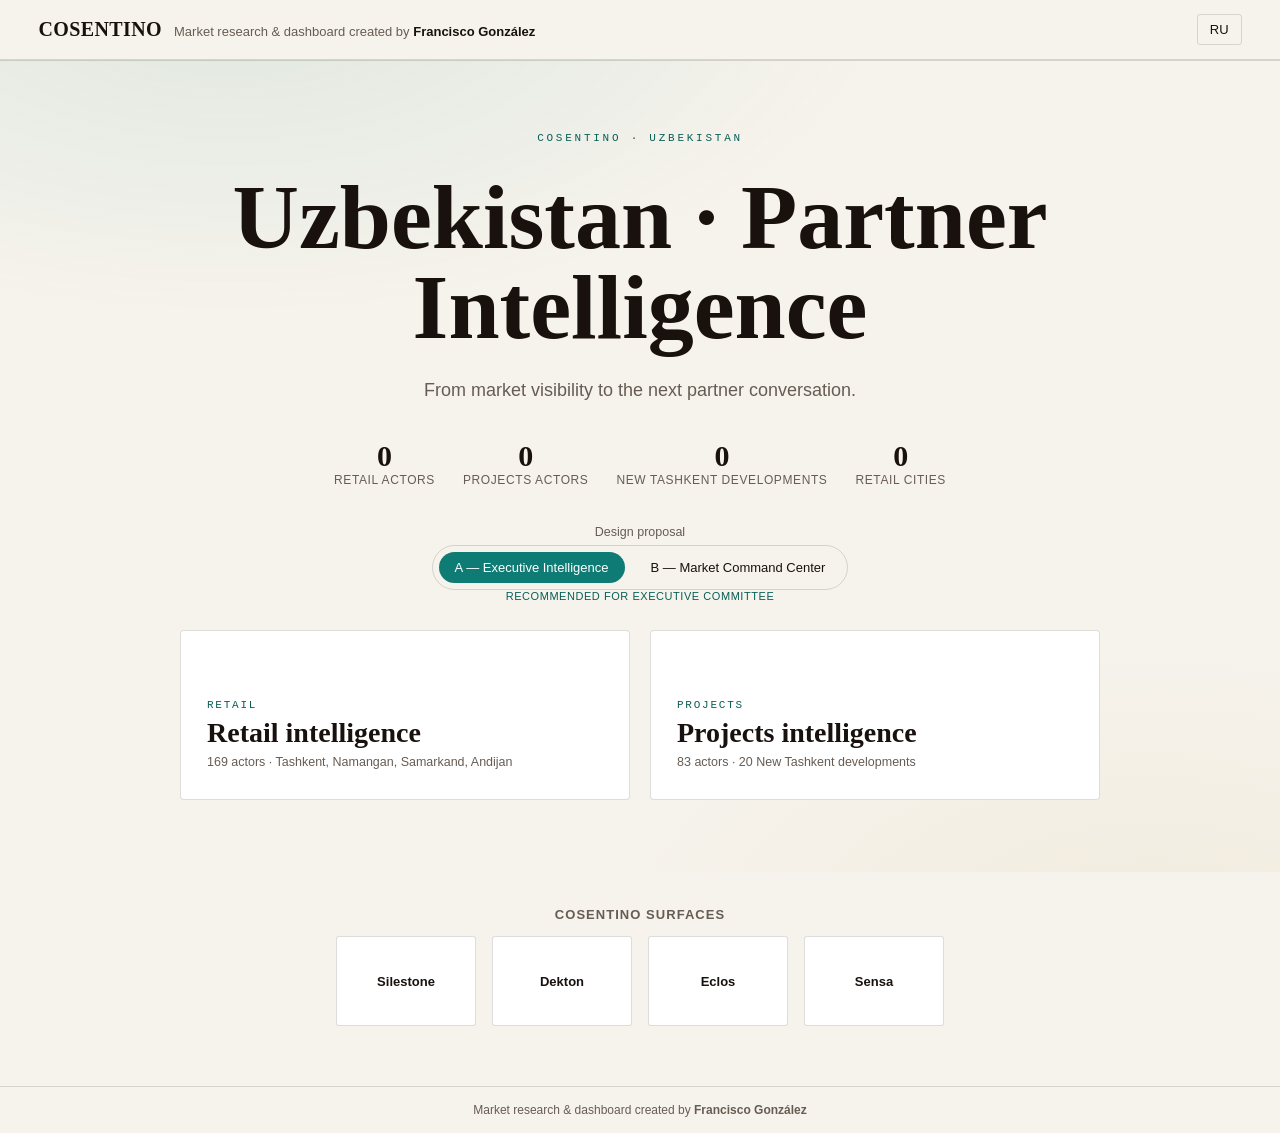
==== UZ_partner_intelligence_new/index_R_P.html @ 5e773c46 "feat: publish Uzbekistan partner intelligence study" ====
<!DOCTYPE html>
<html lang="en">
<head>
<meta charset="UTF-8">
<meta name="viewport" content="width=device-width, initial-scale=1.0">
<title>Uzbekistan · Partner Intelligence — Cosentino</title>
<link rel="stylesheet" href="base.css">
<link rel="stylesheet" href="proposal_A.css">
<style>
  /* Cover-only entrance animation — brief, respects prefers-reduced-motion via base.css global rule */
  .cover-main > * { animation: cover-rise .5s ease both; }
  .cover-main > *:nth-child(2) { animation-delay: .05s; }
  .cover-main > *:nth-child(3) { animation-delay: .1s; }
  .cover-main > *:nth-child(4) { animation-delay: .15s; }
  .cover-main > *:nth-child(5) { animation-delay: .2s; }
  .cover-main > *:nth-child(6) { animation-delay: .25s; }
  @keyframes cover-rise { from { opacity: 0; transform: translateY(10px); } to { opacity: 1; transform: translateY(0); } }
</style>
</head>
<body class="theme-a">
<a href="#main-content" class="skip-link">Skip to content</a>

<header class="app-header">
  <div class="brand-block">
    <a class="brand-wordmark" href="https://www.cosentino.com/" target="_blank" rel="noopener">COSENTINO</a>
    <span id="brand-authorship"></span>
  </div>
  <div class="header-actions">
    <button type="button" id="lang-toggle" class="header-btn" aria-label="Toggle language">RU</button>
  </div>
</header>

<main id="main-content" class="cover-wrap theme-a-cover">
  <div class="cover-main">
    <span class="cover-eyebrow" data-i18n="cover_eyebrow"></span>
    <h1 class="cover-title" data-i18n="cover_title"></h1>
    <p class="cover-message" data-i18n="cover_message"></p>

    <div class="cover-stats">
      <div><div class="cover-stat-value" id="stat-retail">169</div><div class="cover-stat-label" data-i18n="cover_stat_retail"></div></div>
      <div><div class="cover-stat-value" id="stat-proyectos">83</div><div class="cover-stat-label" data-i18n="cover_stat_proyectos"></div></div>
      <div><div class="cover-stat-value" id="stat-dev">20</div><div class="cover-stat-label" data-i18n="cover_stat_developments"></div></div>
      <div><div class="cover-stat-value" id="stat-cities">4</div><div class="cover-stat-label" data-i18n="cover_stat_cities"></div></div>
    </div>

    <div>
      <div class="hint" data-i18n="cover_proposal_label" style="margin-bottom:6px;"></div>
      <div class="cover-proposal-toggle" role="group" aria-label="Design proposal">
        <button type="button" class="proposal-btn" id="proposal-btn-a" data-i18n="cover_proposal_a" aria-pressed="true"></button>
        <button type="button" class="proposal-btn" id="proposal-btn-b" data-i18n="cover_proposal_b" aria-pressed="false"></button>
      </div>
      <div class="proposal-recommended-tag" data-i18n="cover_proposal_recommended"></div>
    </div>

    <div class="cover-channels">
      <a class="channel-card" id="card-retail" href="proposal_A.html#channel=retail&view=map">
        <span class="channel-card-tag">Retail</span>
        <h2 class="channel-card-name" data-i18n="cover_enter_retail"></h2>
        <span class="channel-card-meta">169 actors · Tashkent, Namangan, Samarkand, Andijan</span>
      </a>
      <a class="channel-card" id="card-proyectos" href="proposal_A.html#channel=proyectos&view=map">
        <span class="channel-card-tag">Projects</span>
        <h2 class="channel-card-name" data-i18n="cover_enter_proyectos"></h2>
        <span class="channel-card-meta">83 actors · 20 New Tashkent developments</span>
      </a>
    </div>
  </div>

  <section class="cover-brands">
    <h2 data-i18n="cover_brands_title"></h2>
    <div class="brand-grid">
      <a class="brand-tile" href="https://www.cosentino.com/en-gb/colours/silestone" target="_blank" rel="noopener">
        <img src="assets/silestone.png" alt="Silestone" onerror="this.replaceWith(Object.assign(document.createElement('span'),{textContent:'Silestone'}))">
      </a>
      <a class="brand-tile" href="https://www.cosentino.com/en-gb/colours/dekton" target="_blank" rel="noopener">
        <img src="assets/dekton.png" alt="Dekton" onerror="this.replaceWith(Object.assign(document.createElement('span'),{textContent:'Dekton'}))">
      </a>
      <a class="brand-tile" href="https://www.cosentino.com/en-gb/colours/eclos" target="_blank" rel="noopener">
        <img src="assets/eclos.png" alt="Eclos" onerror="this.replaceWith(Object.assign(document.createElement('span'),{textContent:'Eclos'}))">
      </a>
      <a class="brand-tile" href="https://www.cosentino.com/en-gb/colours/sensa" target="_blank" rel="noopener">
        <img src="assets/sensa.png" alt="Sensa" onerror="this.replaceWith(Object.assign(document.createElement('span'),{textContent:'Sensa'}))">
      </a>
    </div>
  </section>

  <footer class="cover-footer">
    <span id="brand-authorship-footer"></span>
  </footer>
</main>

<script src="data.js"></script>
<script src="app-core.js"></script>
<script>
(function () {
  var AC = AppCore;
  AC.loadSession();

  function renderCover() {
    document.documentElement.lang = AC.state.lang;
    var nodes = document.querySelectorAll('[data-i18n]');
    for (var i = 0; i < nodes.length; i++) {
      nodes[i].textContent = AC.t(AC.state.lang, nodes[i].getAttribute('data-i18n'));
    }
    var authHtml = AC.esc(AC.t(AC.state.lang, 'brand_line_pre')) + ' <strong>' + AC.esc(AC.t(AC.state.lang, 'brand_author')) + '</strong>';
    document.getElementById('brand-authorship').innerHTML = authHtml;
    document.getElementById('brand-authorship-footer').innerHTML = authHtml;
    document.getElementById('lang-toggle').textContent = AC.t(AC.state.lang, 'lang_toggle');

    document.getElementById('stat-retail').textContent = (window.RETAIL_DATA || []).length;
    document.getElementById('stat-proyectos').textContent = (window.PROYECTOS_DATA || []).length;
    document.getElementById('stat-dev').textContent = (window.DEVELOPMENTS_DATA || []).length;
    var cities = {};
    (window.RETAIL_DATA || []).forEach(function (r) { cities[AC.normCity(r.city)] = true; });
    document.getElementById('stat-cities').textContent = Object.keys(cities).length;

    var proposalFile = AC.state.proposal === 'B' ? 'proposal_B.html' : 'proposal_A.html';
    document.getElementById('card-retail').href = proposalFile + '#channel=retail&view=map';
    document.getElementById('card-proyectos').href = proposalFile + '#channel=proyectos&view=map';
    document.getElementById('proposal-btn-a').setAttribute('aria-pressed', AC.state.proposal === 'A');
    document.getElementById('proposal-btn-b').setAttribute('aria-pressed', AC.state.proposal === 'B');
    document.getElementById('proposal-btn-a').classList.toggle('is-active', AC.state.proposal === 'A');
    document.getElementById('proposal-btn-b').classList.toggle('is-active', AC.state.proposal === 'B');
  }

  document.getElementById('lang-toggle').addEventListener('click', function () {
    AC.state.lang = AC.state.lang === 'en' ? 'ru' : 'en';
    AC.saveSession();
    renderCover();
  });
  document.getElementById('proposal-btn-a').addEventListener('click', function () { AC.state.proposal = 'A'; AC.saveSession(); renderCover(); });
  document.getElementById('proposal-btn-b').addEventListener('click', function () { AC.state.proposal = 'B'; AC.saveSession(); renderCover(); });

  renderCover();
})();
</script>
</body>
</html>
---- UZ_partner_intelligence_new/base.css ----
/*!
 * base.css — structural / functional styles shared by proposal_A and proposal_B.
 * Visual tokens (colors, type, radii) are defined per-proposal in proposal_A.css / proposal_B.css
 * as CSS custom properties; this file only lays things out and wires behaviour-relevant states
 * (focus, [hidden], chip pressed state, drawer open state, responsive breakpoints).
 */

*, *::before, *::after { box-sizing: border-box; }
html, body { margin: 0; padding: 0; }
body {
  font-family: var(--font-sans);
  background: var(--bg);
  color: var(--ink);
  -webkit-font-smoothing: antialiased;
}
a { color: inherit; }
button { font-family: inherit; cursor: pointer; }
[hidden] { display: none !important; }
img { max-width: 100%; display: block; }
::selection { background: var(--accent); color: var(--accent-ink); }

:focus-visible { outline: 3px solid var(--focus-ring, var(--accent)); outline-offset: 2px; }

@media (prefers-reduced-motion: reduce) {
  *, *::before, *::after { animation-duration: .001ms !important; animation-iteration-count: 1 !important; transition-duration: .001ms !important; scroll-behavior: auto !important; }
}

.skip-link {
  position: absolute; left: -999px; top: 0; background: var(--accent); color: var(--accent-ink);
  padding: 10px 16px; z-index: 200;
}
.skip-link:focus { left: 8px; top: 8px; }

/* ---------------- Header ---------------- */
.app-header {
  display: flex; flex-wrap: wrap; align-items: center; gap: 10px 20px;
  padding: 14px clamp(16px, 3vw, 40px);
  border-bottom: 1px solid var(--line);
  position: sticky; top: 0; z-index: 50;
  background: var(--bg-header);
}
.brand-block { display: flex; flex-wrap: wrap; align-items: baseline; gap: 6px 12px; margin-right: auto; }
.brand-wordmark { font-family: var(--font-serif); font-weight: 700; font-size: 20px; letter-spacing: .02em; text-decoration: none; }
#brand-authorship { font-size: 13px; color: var(--ink-soft); }
#brand-authorship strong { color: var(--ink); }

.header-actions { display: flex; flex-wrap: wrap; align-items: center; gap: 8px; }
.header-btn {
  border: 1px solid var(--line); background: transparent; color: var(--ink);
  padding: 7px 12px; font-size: 13px; border-radius: var(--radius-sm);
}
.header-btn.is-active { background: var(--accent); color: var(--accent-ink); border-color: var(--accent); }
.channel-toggle { display: inline-flex; border: 1px solid var(--line); border-radius: var(--radius-sm); overflow: hidden; }
.channel-toggle .header-btn { border: none; border-radius: 0; }
.channel-toggle .header-btn + .header-btn { border-left: 1px solid var(--line); }

/* ---------------- Nav band (five/six equal modules) ---------------- */
.nav-band {
  display: grid; grid-template-columns: repeat(5, 1fr); gap: 1px;
  background: var(--line);
  border: 1px solid var(--line);
  margin: 0 clamp(16px, 3vw, 40px);
  border-radius: var(--radius-md);
  overflow: hidden;
}
.nav-band:has(.nav-mod:nth-child(6)) { grid-template-columns: repeat(6, 1fr); }
.nav-band.nav-band-6 { grid-template-columns: repeat(6, 1fr); }
.nav-mod {
  background: var(--bg-panel); border: none; text-align: left;
  padding: 12px 16px; min-height: 72px;
  display: flex; flex-direction: column; justify-content: center; gap: 2px;
  color: var(--ink);
}
.nav-mod-num { font-family: var(--font-mono); font-size: 11px; color: var(--ink-soft); }
.nav-mod-title { font-weight: 600; font-size: 14px; }
.nav-mod-desc { font-size: 12px; color: var(--ink-soft); }
.nav-mod.is-active { background: var(--accent); color: var(--accent-ink); }
.nav-mod.is-active .nav-mod-num, .nav-mod.is-active .nav-mod-desc { color: var(--accent-ink); opacity: .85; }

@media (max-width: 860px) {
  .nav-band { display: flex; overflow-x: auto; scroll-snap-type: x mandatory; margin: 0 12px; border-radius: var(--radius-md); }
  .nav-mod { min-width: 62%; scroll-snap-align: start; border-right: 1px solid var(--line); }
}

/* ---------------- KPI band ---------------- */
.kpi-band { display: grid; grid-template-columns: repeat(4, 1fr); gap: 12px; padding: 16px clamp(16px, 3vw, 40px) 0; }
.kpi-tile {
  border: 1px solid var(--line); background: var(--bg-panel); border-radius: var(--radius-md);
  padding: 14px 16px; text-align: left; display: flex; flex-direction: column; gap: 2px;
}
.kpi-value { font-family: var(--font-serif); font-size: 30px; font-weight: 700; line-height: 1; }
.kpi-label { font-size: 12px; color: var(--ink-soft); text-transform: uppercase; letter-spacing: .06em; }
.kpi-action { font-size: 12px; color: var(--accent-strong, var(--accent)); margin-top: 6px; }
.kpi-tile:hover { border-color: var(--accent); }
@media (max-width: 720px) { .kpi-band { grid-template-columns: repeat(2, 1fr); } }

/* ---------------- Filters ---------------- */
.filters-bar { padding: 16px clamp(16px, 3vw, 40px); display: flex; flex-direction: column; gap: 12px; }
.filters-search-row { display: flex; gap: 10px; align-items: center; }
#filters-search {
  flex: 1; padding: 10px 14px; border: 1px solid var(--line); border-radius: var(--radius-sm);
  background: var(--bg-panel); color: var(--ink); font-size: 14px;
}
.chip-group { display: flex; flex-wrap: wrap; align-items: center; gap: 6px; margin-bottom: 6px; }
.chip-group-label { font-size: 11px; text-transform: uppercase; letter-spacing: .07em; color: var(--ink-soft); min-width: 92px; }
.chip {
  border: 1px solid var(--line); background: transparent; color: var(--ink);
  padding: 6px 12px; border-radius: 999px; font-size: 12.5px; white-space: nowrap;
}
.chip.is-pressed { background: var(--accent); color: var(--accent-ink); border-color: var(--accent); }
#filters-reset { align-self: flex-start; border: 1px solid var(--line); background: transparent; color: var(--ink); padding: 8px 14px; border-radius: var(--radius-sm); font-size: 13px; }
#filters-mobile-toggle { display: none; }
#filters-mobile-close { display: none; margin-bottom: 14px; }

@media (max-width: 860px) {
  #filters-mobile-toggle { display: inline-flex; }
  #filters-drawer { display: none; }
  #filters-drawer.is-open-mobile {
    display: block; position: fixed; inset: 0; z-index: 120; background: var(--bg);
    padding: 16px; overflow-y: auto;
  }
  #filters-drawer.is-open-mobile #filters-mobile-close { display: inline-flex; }
}

/* ---------------- Results count / export ---------------- */
.toolbar-row { display: flex; justify-content: space-between; align-items: center; padding: 0 clamp(16px, 3vw, 40px); flex-wrap: wrap; gap: 8px; }
#results-count { font-size: 13px; color: var(--ink-soft); }
#export-btn { border: 1px solid var(--line); background: var(--bg-panel); color: var(--ink); padding: 8px 14px; border-radius: var(--radius-sm); font-size: 13px; }

/* ---------------- Views ---------------- */
.view-section { padding: 16px clamp(16px, 3vw, 40px) 60px; }

/* Map */
.map-legend { display: flex; flex-wrap: wrap; gap: 16px; font-size: 12px; color: var(--ink-soft); margin-bottom: 10px; }
#map-svg-wrap { border: 1px solid var(--line); border-radius: var(--radius-md); background: var(--bg-panel); overflow: hidden; }
.map-gridline { stroke: var(--line); stroke-width: 1; }
.map-hit { fill: transparent; }
.map-dot { fill: var(--priority-low); stroke: var(--bg-panel); stroke-width: 1.5; }
.map-point.priority-high .map-dot { fill: var(--priority-high); }
.map-point.priority-medium .map-dot { fill: var(--priority-medium); }
.map-point.priority-low .map-dot { fill: var(--priority-low); }
.map-ring { fill: none; stroke: var(--accent); stroke-width: 1.5; stroke-dasharray: 2 2; }
.map-point { cursor: pointer; }
.map-point.is-selected .map-dot { stroke: var(--ink); stroke-width: 2.5; }
.map-point:focus-visible .map-hit { outline: 3px solid var(--focus-ring, var(--accent)); }
#map-note { font-size: 12px; color: var(--ink-soft); margin-top: 8px; }

/* Table */
.data-table { width: 100%; border-collapse: collapse; font-size: 13.5px; }
.table-scroll { overflow-x: auto; }
.data-table th, .data-table td { padding: 9px 12px; border-bottom: 1px solid var(--line); text-align: left; white-space: nowrap; }
.sort-btn { background: none; border: none; font: inherit; color: var(--ink); font-weight: 600; padding: 0; }
.table-row { cursor: pointer; }
.table-row:hover { background: var(--bg-hover, rgba(0,0,0,.03)); }
.link-btn { border: 1px solid var(--line); background: transparent; padding: 4px 10px; border-radius: var(--radius-sm); font-size: 12px; }

.badge { display: inline-block; padding: 2px 9px; border-radius: 999px; font-size: 11.5px; font-weight: 600; border: 1px solid transparent; }
.badge-priority-high { background: var(--priority-high-bg); color: var(--priority-high-ink); }
.badge-priority-medium { background: var(--priority-medium-bg); color: var(--priority-medium-ink); }
.badge-priority-low { background: var(--priority-low-bg); color: var(--priority-low-ink); }
.badge-exhib-yes { background: var(--exhib-yes-bg); color: var(--exhib-yes-ink); }
.badge-exhib-no { background: var(--exhib-no-bg); color: var(--exhib-no-ink); }
.badge-exhib-not-determinable { background: var(--exhib-nd-bg); color: var(--exhib-nd-ink); }
.badge-price-low, .badge-price-medium, .badge-price-high, .badge-price-not-determinable { background: var(--bg-badge, transparent); border-color: var(--line); }

/* Shortlist */
.shortlist-card {
  border: 1px solid var(--line); background: var(--bg-panel); border-radius: var(--radius-md);
  padding: 16px; margin-bottom: 12px; cursor: pointer;
}
.shortlist-head { display: flex; flex-wrap: wrap; align-items: baseline; gap: 8px; margin-bottom: 8px; }
.shortlist-head h3 { margin: 0; font-family: var(--font-serif); font-size: 18px; }
.muted { color: var(--ink-soft); font-size: 12.5px; }
.shortlist-why, .shortlist-next { margin: 4px 0; font-size: 13.5px; }

/* Coverage */
.cov-block { margin-bottom: 22px; }
.cov-block h3 { font-size: 14px; text-transform: uppercase; letter-spacing: .05em; color: var(--ink-soft); margin: 0 0 10px; }
.cov-row { display: grid; grid-template-columns: 140px 1fr 40px; align-items: center; gap: 10px; margin-bottom: 6px; font-size: 13px; }
.cov-bar-track { height: 10px; background: var(--line); border-radius: 999px; overflow: hidden; }
.cov-bar-fill { display: block; height: 100%; background: var(--accent); }

/* Competitive */
.tag-cloud { display: flex; flex-wrap: wrap; gap: 8px; }
.tag-chip { border: 1px solid var(--line); background: var(--bg-panel); padding: 8px 14px; border-radius: 999px; font-size: 13px; }
.tag-count { color: var(--ink-soft); font-size: 11.5px; }
.hint { font-size: 12.5px; color: var(--ink-soft); }

.empty-state { padding: 40px 20px; text-align: center; color: var(--ink-soft); font-size: 14px; }

/* ---------------- Drawer ---------------- */
#drawer-overlay { position: fixed; inset: 0; background: rgba(0,0,0,.45); z-index: 95; }
#drawer {
  position: fixed; top: 0; right: 0; height: 100%; width: min(460px, 100%);
  background: var(--bg-panel); border-left: 1px solid var(--line);
  transform: translateX(100%); transition: transform .25s ease;
  z-index: 96; display: flex; flex-direction: column;
}
#drawer.is-open { transform: translateX(0); }
.drawer-header { display: flex; justify-content: space-between; align-items: center; padding: 16px 18px; border-bottom: 1px solid var(--line); }
#drawer-body { padding: 16px 18px; overflow-y: auto; flex: 1; }
.field-row { margin-bottom: 14px; }
.field-label { display: block; font-size: 11px; text-transform: uppercase; letter-spacing: .06em; color: var(--ink-soft); margin-bottom: 3px; }
.field-value { font-size: 14px; line-height: 1.5; }
.no-evidence { color: var(--ink-soft); font-style: italic; }
.tag-verified { display: inline-block; font-size: 11px; text-transform: uppercase; letter-spacing: .05em; padding: 2px 8px; border-radius: 4px; background: var(--accent); color: var(--accent-ink); margin-bottom: 4px; }
.recommendation-block { border-top: 1px dashed var(--line); padding-top: 12px; }
.model-details summary { cursor: pointer; font-size: 12.5px; color: var(--accent-strong, var(--accent)); }
.model-details p { font-size: 12.5px; color: var(--ink-soft); }

/* ---------------- Cover page ---------------- */
.cover-wrap { min-height: 100vh; display: flex; flex-direction: column; }
.cover-main { flex: 1; display: flex; flex-direction: column; align-items: center; justify-content: center; text-align: center; padding: 8vh 5vw; gap: 28px; }
.cover-eyebrow { font-family: var(--font-mono); letter-spacing: .25em; text-transform: uppercase; font-size: 11px; color: var(--accent-strong, var(--accent)); }
.cover-title { font-family: var(--font-serif); font-weight: 700; font-size: clamp(38px, 8vw, 92px); line-height: .98; margin: 0; }
.cover-message { max-width: 640px; font-size: clamp(14px, 1.6vw, 18px); color: var(--ink-soft); margin: 0; }
.cover-stats { display: flex; flex-wrap: wrap; justify-content: center; gap: 28px; margin: 10px 0; }
.cover-stat-value { font-family: var(--font-serif); font-size: 30px; font-weight: 700; }
.cover-stat-label { font-size: 12px; color: var(--ink-soft); text-transform: uppercase; letter-spacing: .05em; }
.cover-proposal-toggle { display: inline-flex; gap: 10px; padding: 6px; border: 1px solid var(--line); border-radius: 999px; }
.proposal-btn { border: none; background: transparent; padding: 8px 16px; border-radius: 999px; font-size: 13px; color: var(--ink); }
.proposal-btn.is-active { background: var(--accent); color: var(--accent-ink); }
.proposal-recommended-tag { font-size: 11px; color: var(--accent-strong, var(--accent)); text-transform: uppercase; letter-spacing: .05em; }
.cover-channels { display: grid; grid-template-columns: 1fr 1fr; gap: 20px; width: min(920px, 92vw); }
@media (max-width: 640px) { .cover-channels { grid-template-columns: 1fr; } }
.channel-card {
  border: 1px solid var(--line); border-radius: var(--radius-md); padding: 30px 26px; text-align: left;
  text-decoration: none; color: var(--ink); background: var(--bg-panel); min-height: 170px;
  display: flex; flex-direction: column; justify-content: flex-end; gap: 6px;
}
.channel-card:hover { border-color: var(--accent); }
.channel-card-tag { font-family: var(--font-mono); font-size: 11px; letter-spacing: .16em; text-transform: uppercase; color: var(--accent-strong, var(--accent)); }
.channel-card-name { font-family: var(--font-serif); font-weight: 700; font-size: 28px; margin: 0; }
.channel-card-meta { font-size: 12.5px; color: var(--ink-soft); }
.cover-brands { padding: 24px 5vw 60px; text-align: center; }
.cover-brands h2 { font-size: 13px; text-transform: uppercase; letter-spacing: .08em; color: var(--ink-soft); font-weight: 600; }
.brand-grid { display: flex; flex-wrap: wrap; justify-content: center; gap: 16px; margin-top: 14px; }
.brand-tile {
  width: 140px; height: 90px; border: 1px solid var(--line); border-radius: var(--radius-sm);
  display: flex; align-items: center; justify-content: center; text-decoration: none; color: var(--ink);
  background: var(--bg-panel); font-size: 13px; font-weight: 600;
}
.brand-tile img { max-height: 40px; }
.cover-footer { text-align: center; font-size: 12px; color: var(--ink-soft); padding: 16px; border-top: 1px solid var(--line); }
---- UZ_partner_intelligence_new/proposal_A.css ----
/*!
 * proposal_A.css — Executive Intelligence
 * Mineral white, carbon black, stone greys, one controlled accent (majolica green).
 * Editorial/grotesque type, large scale, strict alignment, thin borders, minimal radii.
 */
:root {
  --bg: #F6F3EC;
  --bg-header: rgba(246,243,236,.92);
  --bg-panel: #FFFFFF;
  --bg-hover: rgba(24,17,13,.03);
  --ink: #18110D;
  --ink-soft: #675C53;
  --line: rgba(24,17,13,.14);
  --accent: #0E7C74;
  --accent-strong: #0A5E58;
  --accent-ink: #FFFFFF;
  --focus-ring: #0A5E58;

  --font-serif: Georgia, 'Iowan Old Style', 'Times New Roman', serif;
  --font-sans: 'Segoe UI', -apple-system, BlinkMacSystemFont, 'Helvetica Neue', Arial, sans-serif;
  --font-mono: Consolas, 'SF Mono', 'Cascadia Mono', 'Courier New', monospace;

  --radius-sm: 3px;
  --radius-md: 4px;
  --shadow: 0 1px 2px rgba(24,17,13,.05), 0 8px 24px rgba(24,17,13,.06);

  --priority-high: #0E7C74;
  --priority-medium: #B98A2E;
  --priority-low: #9B9186;
  --priority-high-bg: #E4F1EF; --priority-high-ink: #0A5E58;
  --priority-medium-bg: #F6ECD8; --priority-medium-ink: #8A631C;
  --priority-low-bg: #EDEAE4; --priority-low-ink: #675C53;
  --exhib-yes-bg: #E4F1EF; --exhib-yes-ink: #0A5E58;
  --exhib-no-bg: #F5E4E0; --exhib-no-ink: #9C4A32;
  --exhib-nd-bg: #EDEAE4; --exhib-nd-ink: #675C53;
}

body.theme-a { background: var(--bg); }

.cover-wrap.theme-a-cover { background: var(--bg); }
.cover-wrap.theme-a-cover .cover-main {
  background:
    radial-gradient(1100px 560px at 18% -10%, rgba(14,124,116,.10), transparent 60%),
    radial-gradient(900px 500px at 90% 110%, rgba(185,138,46,.08), transparent 60%);
}

/* Table wrap needs horizontal scroll on narrow screens */
#table-container, #dev-table-container { overflow-x: auto; }

.app-header { box-shadow: 0 1px 0 var(--line); }
.brand-wordmark { color: var(--ink); }

.nav-band { box-shadow: var(--shadow); }
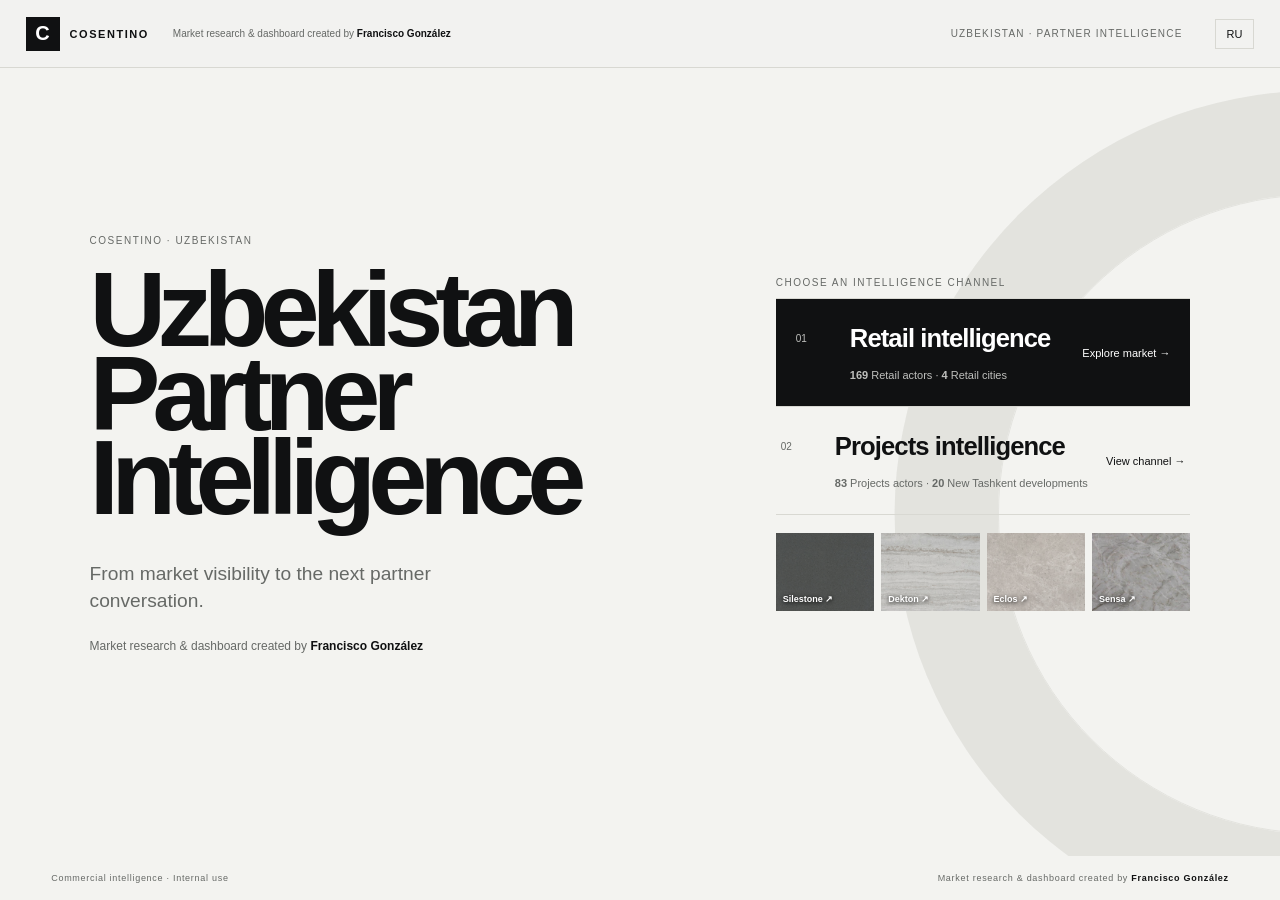
==== commit 7b1b2194: "feat: single-proposal Executive Intelligence build, brand assets, browser QA Consolidates UZ_partner" ====
--- a/UZ_partner_intelligence_new/index_R_P.html
+++ b/UZ_partner_intelligence_new/index_R_P.html
@@ -1,93 +1,62 @@
-<!DOCTYPE html>
+<!doctype html>
 <html lang="en">
 <head>
-<meta charset="UTF-8">
-<meta name="viewport" content="width=device-width, initial-scale=1.0">
-<title>Uzbekistan · Partner Intelligence — Cosentino</title>
-<link rel="stylesheet" href="base.css">
-<link rel="stylesheet" href="proposal_A.css">
-<style>
-  /* Cover-only entrance animation — brief, respects prefers-reduced-motion via base.css global rule */
-  .cover-main > * { animation: cover-rise .5s ease both; }
-  .cover-main > *:nth-child(2) { animation-delay: .05s; }
-  .cover-main > *:nth-child(3) { animation-delay: .1s; }
-  .cover-main > *:nth-child(4) { animation-delay: .15s; }
-  .cover-main > *:nth-child(5) { animation-delay: .2s; }
-  .cover-main > *:nth-child(6) { animation-delay: .25s; }
-  @keyframes cover-rise { from { opacity: 0; transform: translateY(10px); } to { opacity: 1; transform: translateY(0); } }
-</style>
+  <meta charset="utf-8">
+  <meta name="viewport" content="width=device-width,initial-scale=1">
+  <meta name="theme-color" content="#101112">
+  <link rel="icon" href="data:">
+  <title>Uzbekistan · Partner Intelligence — Cosentino</title>
+  <link rel="stylesheet" href="base.css">
+  <link rel="stylesheet" href="proposal_A.css">
 </head>
-<body class="theme-a">
-<a href="#main-content" class="skip-link">Skip to content</a>
+<body class="theme-a cover-page">
+<a class="skip-link" href="#main-content">Skip to content</a>
 
-<header class="app-header">
-  <div class="brand-block">
-    <a class="brand-wordmark" href="https://www.cosentino.com/" target="_blank" rel="noopener">COSENTINO</a>
-    <span id="brand-authorship"></span>
-  </div>
-  <div class="header-actions">
-    <button type="button" id="lang-toggle" class="header-btn" aria-label="Toggle language">RU</button>
-  </div>
+<header class="cover-header">
+  <a class="brand-wordmark" href="https://www.cosentino.com/" target="_blank" rel="noopener" aria-label="Visit Cosentino">
+    <span class="brand-mark" aria-hidden="true">C</span><b>COSENTINO</b>
+  </a>
+  <p id="brand-authorship" class="top-ownership"></p>
+  <p class="cover-market">Uzbekistan · Partner Intelligence</p>
+  <button type="button" id="lang-toggle" class="header-btn" aria-label="Toggle language">RU</button>
 </header>
 
-<main id="main-content" class="cover-wrap theme-a-cover">
-  <div class="cover-main">
-    <span class="cover-eyebrow" data-i18n="cover_eyebrow"></span>
-    <h1 class="cover-title" data-i18n="cover_title"></h1>
+<main id="main-content" class="executive-cover">
+  <section class="cover-copy">
+    <p class="cover-eyebrow" data-i18n="cover_eyebrow"></p>
+    <h1 class="cover-title">Uzbekistan<br>Partner<br>Intelligence</h1>
     <p class="cover-message" data-i18n="cover_message"></p>
-
-    <div class="cover-stats">
-      <div><div class="cover-stat-value" id="stat-retail">169</div><div class="cover-stat-label" data-i18n="cover_stat_retail"></div></div>
-      <div><div class="cover-stat-value" id="stat-proyectos">83</div><div class="cover-stat-label" data-i18n="cover_stat_proyectos"></div></div>
-      <div><div class="cover-stat-value" id="stat-dev">20</div><div class="cover-stat-label" data-i18n="cover_stat_developments"></div></div>
-      <div><div class="cover-stat-value" id="stat-cities">4</div><div class="cover-stat-label" data-i18n="cover_stat_cities"></div></div>
-    </div>
-
-    <div>
-      <div class="hint" data-i18n="cover_proposal_label" style="margin-bottom:6px;"></div>
-      <div class="cover-proposal-toggle" role="group" aria-label="Design proposal">
-        <button type="button" class="proposal-btn" id="proposal-btn-a" data-i18n="cover_proposal_a" aria-pressed="true"></button>
-        <button type="button" class="proposal-btn" id="proposal-btn-b" data-i18n="cover_proposal_b" aria-pressed="false"></button>
-      </div>
-      <div class="proposal-recommended-tag" data-i18n="cover_proposal_recommended"></div>
-    </div>
-
-    <div class="cover-channels">
-      <a class="channel-card" id="card-retail" href="proposal_A.html#channel=retail&view=map">
-        <span class="channel-card-tag">Retail</span>
-        <h2 class="channel-card-name" data-i18n="cover_enter_retail"></h2>
-        <span class="channel-card-meta">169 actors · Tashkent, Namangan, Samarkand, Andijan</span>
-      </a>
-      <a class="channel-card" id="card-proyectos" href="proposal_A.html#channel=proyectos&view=map">
-        <span class="channel-card-tag">Projects</span>
-        <h2 class="channel-card-name" data-i18n="cover_enter_proyectos"></h2>
-        <span class="channel-card-meta">83 actors · 20 New Tashkent developments</span>
-      </a>
-    </div>
-  </div>
-
-  <section class="cover-brands">
-    <h2 data-i18n="cover_brands_title"></h2>
-    <div class="brand-grid">
-      <a class="brand-tile" href="https://www.cosentino.com/en-gb/colours/silestone" target="_blank" rel="noopener">
-        <img src="assets/silestone.png" alt="Silestone" onerror="this.replaceWith(Object.assign(document.createElement('span'),{textContent:'Silestone'}))">
-      </a>
-      <a class="brand-tile" href="https://www.cosentino.com/en-gb/colours/dekton" target="_blank" rel="noopener">
-        <img src="assets/dekton.png" alt="Dekton" onerror="this.replaceWith(Object.assign(document.createElement('span'),{textContent:'Dekton'}))">
-      </a>
-      <a class="brand-tile" href="https://www.cosentino.com/en-gb/colours/eclos" target="_blank" rel="noopener">
-        <img src="assets/eclos.png" alt="Eclos" onerror="this.replaceWith(Object.assign(document.createElement('span'),{textContent:'Eclos'}))">
-      </a>
-      <a class="brand-tile" href="https://www.cosentino.com/en-gb/colours/sensa" target="_blank" rel="noopener">
-        <img src="assets/sensa.png" alt="Sensa" onerror="this.replaceWith(Object.assign(document.createElement('span'),{textContent:'Sensa'}))">
-      </a>
-    </div>
+    <p id="cover-ownership" class="cover-ownership"></p>
   </section>
 
-  <footer class="cover-footer">
-    <span id="brand-authorship-footer"></span>
-  </footer>
+  <section class="cover-choice" aria-labelledby="channel-choice-title">
+    <p id="channel-choice-title" class="choice-intro" data-i18n="cover_choose_channel"></p>
+    <a class="channel retail-choice" id="card-retail" href="proposal_A.html#channel=retail&view=map">
+      <span>01</span>
+      <b data-i18n="cover_enter_retail"></b>
+      <small><strong id="stat-retail">169</strong> <span data-i18n="cover_stat_retail"></span> · <strong id="stat-cities">4</strong> <span data-i18n="cover_stat_cities"></span></small>
+      <i data-i18n="cover_explore"></i>
+    </a>
+    <a class="channel project-choice" id="card-proyectos" href="proposal_A.html#channel=proyectos&view=map">
+      <span>02</span>
+      <b data-i18n="cover_enter_proyectos"></b>
+      <small><strong id="stat-proyectos">83</strong> <span data-i18n="cover_stat_proyectos"></span> · <strong id="stat-dev">20</strong> <span data-i18n="cover_stat_developments"></span></small>
+      <i data-i18n="cover_view"></i>
+    </a>
+
+    <nav class="brand-grid" aria-label="Cosentino surfaces">
+      <a class="brand-tile" href="https://www.cosentino.com/en-gb/colours/silestone" target="_blank" rel="noopener"><img src="assets/silestone.jpg" alt="Silestone surface"><span>Silestone ↗</span></a>
+      <a class="brand-tile" href="https://www.cosentino.com/en-gb/colours/dekton" target="_blank" rel="noopener"><img src="assets/dekton.jpg" alt="Dekton surface"><span>Dekton ↗</span></a>
+      <a class="brand-tile" href="https://www.cosentino.com/en-gb/colours/eclos" target="_blank" rel="noopener"><img src="assets/eclos.jpg" alt="Eclos surface"><span>Eclos ↗</span></a>
+      <a class="brand-tile" href="https://www.cosentino.com/en-gb/colours/sensa" target="_blank" rel="noopener"><img src="assets/sensa.jpg" alt="Sensa surface"><span>Sensa ↗</span></a>
+    </nav>
+  </section>
 </main>
+
+<footer class="cover-footer">
+  <span data-i18n="internal_use"></span>
+  <span id="brand-authorship-footer"></span>
+</footer>
 
 <script src="data.js"></script>
 <script src="app-core.js"></script>
@@ -95,32 +64,23 @@
 (function () {
   var AC = AppCore;
   AC.loadSession();
+  AC.state.proposal = 'A';
 
   function renderCover() {
     document.documentElement.lang = AC.state.lang;
     var nodes = document.querySelectorAll('[data-i18n]');
-    for (var i = 0; i < nodes.length; i++) {
-      nodes[i].textContent = AC.t(AC.state.lang, nodes[i].getAttribute('data-i18n'));
-    }
+    for (var i = 0; i < nodes.length; i++) nodes[i].textContent = AC.t(AC.state.lang, nodes[i].getAttribute('data-i18n'));
     var authHtml = AC.esc(AC.t(AC.state.lang, 'brand_line_pre')) + ' <strong>' + AC.esc(AC.t(AC.state.lang, 'brand_author')) + '</strong>';
     document.getElementById('brand-authorship').innerHTML = authHtml;
+    document.getElementById('cover-ownership').innerHTML = authHtml;
     document.getElementById('brand-authorship-footer').innerHTML = authHtml;
     document.getElementById('lang-toggle').textContent = AC.t(AC.state.lang, 'lang_toggle');
-
-    document.getElementById('stat-retail').textContent = (window.RETAIL_DATA || []).length;
-    document.getElementById('stat-proyectos').textContent = (window.PROYECTOS_DATA || []).length;
-    document.getElementById('stat-dev').textContent = (window.DEVELOPMENTS_DATA || []).length;
+    document.getElementById('stat-retail').textContent = RETAIL_DATA.length;
+    document.getElementById('stat-proyectos').textContent = PROYECTOS_DATA.length;
+    document.getElementById('stat-dev').textContent = DEVELOPMENTS_DATA.length;
     var cities = {};
-    (window.RETAIL_DATA || []).forEach(function (r) { cities[AC.normCity(r.city)] = true; });
+    RETAIL_DATA.forEach(function (r) { cities[AC.normCity(r.city)] = true; });
     document.getElementById('stat-cities').textContent = Object.keys(cities).length;
-
-    var proposalFile = AC.state.proposal === 'B' ? 'proposal_B.html' : 'proposal_A.html';
-    document.getElementById('card-retail').href = proposalFile + '#channel=retail&view=map';
-    document.getElementById('card-proyectos').href = proposalFile + '#channel=proyectos&view=map';
-    document.getElementById('proposal-btn-a').setAttribute('aria-pressed', AC.state.proposal === 'A');
-    document.getElementById('proposal-btn-b').setAttribute('aria-pressed', AC.state.proposal === 'B');
-    document.getElementById('proposal-btn-a').classList.toggle('is-active', AC.state.proposal === 'A');
-    document.getElementById('proposal-btn-b').classList.toggle('is-active', AC.state.proposal === 'B');
   }
 
   document.getElementById('lang-toggle').addEventListener('click', function () {
@@ -128,9 +88,6 @@
     AC.saveSession();
     renderCover();
   });
-  document.getElementById('proposal-btn-a').addEventListener('click', function () { AC.state.proposal = 'A'; AC.saveSession(); renderCover(); });
-  document.getElementById('proposal-btn-b').addEventListener('click', function () { AC.state.proposal = 'B'; AC.saveSession(); renderCover(); });
-
   renderCover();
 })();
 </script>
--- a/UZ_partner_intelligence_new/base.css
+++ b/UZ_partner_intelligence_new/base.css
@@ -1,244 +1,57 @@
-/*!
- * base.css — structural / functional styles shared by proposal_A and proposal_B.
- * Visual tokens (colors, type, radii) are defined per-proposal in proposal_A.css / proposal_B.css
- * as CSS custom properties; this file only lays things out and wires behaviour-relevant states
- * (focus, [hidden], chip pressed state, drawer open state, responsive breakpoints).
- */
+*,*::before,*::after{box-sizing:border-box}
+html{scroll-behavior:smooth}
+html,body{margin:0;padding:0}
+body{font-family:var(--font-sans);background:var(--bg);color:var(--ink);font-size:14px;-webkit-font-smoothing:antialiased}
+button,input{font:inherit;color:inherit}button,a{cursor:pointer}a{color:inherit}[hidden]{display:none!important}img{display:block;max-width:100%}
+::selection{background:var(--signal);color:var(--signal-ink)}
+:focus-visible{outline:2px solid var(--signal);outline-offset:3px}
+.skip-link{position:fixed;left:12px;top:-70px;z-index:250;background:var(--signal);color:var(--signal-ink);padding:12px;text-decoration:none}.skip-link:focus{top:12px}
 
-*, *::before, *::after { box-sizing: border-box; }
-html, body { margin: 0; padding: 0; }
-body {
-  font-family: var(--font-sans);
-  background: var(--bg);
-  color: var(--ink);
-  -webkit-font-smoothing: antialiased;
-}
-a { color: inherit; }
-button { font-family: inherit; cursor: pointer; }
-[hidden] { display: none !important; }
-img { max-width: 100%; display: block; }
-::selection { background: var(--accent); color: var(--accent-ink); }
+/* Persistent identity */
+.app-header,.cover-header{min-height:68px;padding:0 2vw;border-bottom:1px solid var(--line);display:flex;align-items:center;gap:24px;position:relative;z-index:50;background:color-mix(in srgb,var(--bg),transparent 7%)}
+.app-header{position:sticky;top:0;backdrop-filter:blur(14px)}
+.brand-block{display:flex;align-items:center;gap:24px}.brand-wordmark{display:flex;align-items:center;gap:10px;color:inherit;text-decoration:none;letter-spacing:.14em;font-size:11px}.brand-mark{display:grid;place-items:center;width:34px;height:34px;background:var(--ink);color:var(--panel);font-size:20px;font-weight:700;letter-spacing:0}
+.top-ownership{margin:0;color:var(--muted);font-size:10px;line-height:1.35}.top-ownership strong{color:var(--ink)}
+.market-identity{display:flex;flex-direction:column;gap:2px;margin-left:auto}.market-identity strong{font-size:16px;letter-spacing:-.015em}.market-identity small{font-size:9px;color:var(--muted)}
+.header-actions{display:flex;align-items:center;gap:10px}.header-btn{border:1px solid var(--line);background:transparent;padding:8px 11px;text-decoration:none;font-size:11px;border-radius:0}.header-btn:hover,.header-btn.is-active{background:var(--ink);color:var(--panel);border-color:var(--ink)}
+.channel-toggle{display:flex}.channel-toggle .header-btn+ .header-btn{border-left:0}
 
-:focus-visible { outline: 3px solid var(--focus-ring, var(--accent)); outline-offset: 2px; }
+/* Cover */
+.cover-page{min-height:100vh;overflow-x:hidden}.cover-header{justify-content:flex-start}.cover-header .cover-market{margin-left:auto;color:var(--muted);font-size:10px;text-transform:uppercase;letter-spacing:.12em}.cover-header #lang-toggle{margin-left:8px}
+.executive-cover{position:relative;min-height:calc(100vh - 112px);display:grid;grid-template-columns:1.18fr .82fr;align-items:center;gap:7vw;padding:5vh 7vw 9vh;overflow:hidden}.executive-cover::after{content:"";position:absolute;width:50vw;height:50vw;border:1px solid var(--line);border-radius:50%;right:-28vw;top:14vh;box-shadow:0 0 0 8vw transparent,0 0 0 calc(8vw + 1px) var(--line);opacity:.58;pointer-events:none}.cover-copy,.cover-choice{position:relative;z-index:1}.cover-eyebrow,.choice-intro,.brief-eyebrow{font-size:10px;letter-spacing:.15em;text-transform:uppercase;color:var(--muted);margin:0 0 22px}.cover-title{font-size:clamp(60px,8.3vw,136px);line-height:.79;letter-spacing:-.075em;margin:0;max-width:900px}.cover-message{font-size:clamp(16px,1.5vw,22px);max-width:410px;line-height:1.45;margin:40px 0 0;color:var(--muted)}.cover-ownership{margin:24px 0 0;font-size:12px;color:var(--muted)}.cover-ownership strong{color:var(--ink)}
+.cover-choice{max-width:560px}.choice-intro{margin-bottom:10px}.channel{width:100%;display:grid;grid-template-columns:38px 1fr auto;align-items:center;gap:16px;text-align:left;text-decoration:none;border:0;border-top:1px solid var(--line);padding:25px 5px;background:transparent}.channel:last-of-type{border-bottom:1px solid var(--line)}.channel>span{font-size:10px;color:var(--muted)}.channel>b{font-size:clamp(20px,2vw,30px);letter-spacing:-.035em}.channel small{grid-column:2;font-size:11px;color:var(--muted)}.channel i{grid-column:3;grid-row:1/3;font-style:normal;font-size:11px}.retail-choice{background:var(--ink);color:var(--panel);padding-left:20px;padding-right:20px}.retail-choice>span,.retail-choice small{color:#bfc0bd}.channel:hover b{text-decoration:underline;text-underline-offset:5px}
+.brand-grid{display:grid;grid-template-columns:repeat(4,1fr);gap:7px;margin-top:18px}.brand-tile{position:relative;height:78px;overflow:hidden;color:#fff;text-decoration:none;background:#111}.brand-tile img{width:100%;height:100%;object-fit:cover;filter:saturate(.72)}.brand-tile span{position:absolute;inset:auto 7px 7px;font-size:9px;font-weight:700;text-shadow:0 1px 4px #000}.brand-tile:hover img{transform:scale(1.05)}
+.cover-footer{min-height:44px;display:flex;justify-content:space-between;align-items:center;padding:0 4vw;color:var(--muted);font-size:9px;letter-spacing:.08em}.cover-footer strong{color:var(--ink)}
 
-@media (prefers-reduced-motion: reduce) {
-  *, *::before, *::after { animation-duration: .001ms !important; animation-iteration-count: 1 !important; transition-duration: .001ms !important; scroll-behavior: auto !important; }
-}
+/* Executive intelligence */
+.intelligence-main{padding:0 2vw 70px;max-width:1800px;margin:auto}.intelligence-brief{padding:9vh 2vw 6vh;display:grid;grid-template-columns:1.5fr .5fr;align-items:end;border-bottom:1px solid var(--line)}.brief-eyebrow{margin-bottom:24px}.intelligence-brief h1{font-size:clamp(44px,5.5vw,92px);line-height:.89;letter-spacing:-.065em;margin:0;max-width:930px}.brief-copy{max-width:430px;line-height:1.6;color:var(--muted);margin:0 0 8px}
+.kpi-band{display:grid;grid-template-columns:repeat(4,1fr);border-bottom:1px solid var(--line)}.kpi-tile{min-height:172px;padding:28px 2vw;border:0;border-right:1px solid var(--line);background:transparent;text-align:left;display:flex;flex-direction:column;justify-content:flex-end;position:relative}.kpi-tile:last-child{border-right:0}.kpi-tile:nth-child(3){box-shadow:inset 0 3px 0 var(--signal)}.kpi-tile:hover,.kpi-tile:focus-visible{background:var(--hover)}.kpi-value{font-size:clamp(34px,4vw,66px);line-height:1;letter-spacing:-.065em}.kpi-label{font-size:11px;color:var(--muted);margin-top:7px}.kpi-action{margin-top:auto;padding-top:24px;border-bottom:2px solid var(--line);padding-bottom:10px;font-size:10px;color:var(--ink)}.kpi-tile:nth-child(3) .kpi-action{border-color:var(--signal)}
 
-.skip-link {
-  position: absolute; left: -999px; top: 0; background: var(--accent); color: var(--accent-ink);
-  padding: 10px 16px; z-index: 200;
-}
-.skip-link:focus { left: 8px; top: 8px; }
+/* Wide navigation modules */
+.nav-band{display:grid;grid-template-columns:repeat(5,minmax(0,1fr));margin-top:18px;border:1px solid var(--line);position:sticky;top:68px;z-index:40;background:var(--panel)}.nav-band.nav-band-6{grid-template-columns:repeat(6,minmax(0,1fr))}.nav-mod{min-width:0;min-height:84px;padding:15px 16px;display:grid;grid-template-columns:25px minmax(0,1fr);align-content:center;gap:4px 10px;text-align:left;border:0;border-right:1px solid var(--line);background:transparent;position:relative}.nav-mod:last-child{border-right:0}.nav-mod::before{content:"";position:absolute;left:0;right:0;top:0;height:3px;background:transparent}.nav-mod:hover,.nav-mod.is-active{background:var(--hover)}.nav-mod.is-active::before{background:var(--signal)}.nav-mod-num{grid-row:1/3;font-size:9px;color:var(--muted)}.nav-mod-title{font-size:13px;font-weight:700;line-height:1.2}.nav-mod-desc{font-size:9px;line-height:1.3;color:var(--muted)}
 
-/* ---------------- Header ---------------- */
-.app-header {
-  display: flex; flex-wrap: wrap; align-items: center; gap: 10px 20px;
-  padding: 14px clamp(16px, 3vw, 40px);
-  border-bottom: 1px solid var(--line);
-  position: sticky; top: 0; z-index: 50;
-  background: var(--bg-header);
-}
-.brand-block { display: flex; flex-wrap: wrap; align-items: baseline; gap: 6px 12px; margin-right: auto; }
-.brand-wordmark { font-family: var(--font-serif); font-weight: 700; font-size: 20px; letter-spacing: .02em; text-decoration: none; }
-#brand-authorship { font-size: 13px; color: var(--ink-soft); }
-#brand-authorship strong { color: var(--ink); }
+/* Work area */
+.workspace-shell { grid-template-columns: 250px minmax(0,1fr); display:grid;gap:16px;margin-top:18px;align-items:start}
+.filters-bar,.view-section{background:var(--panel);border:1px solid var(--line)}.filters-bar{padding:20px;position:sticky;top:170px}.filter-heading{display:flex;justify-content:space-between;gap:10px;padding-bottom:20px;border-bottom:1px solid var(--line)}.filter-heading p,.section-heading p,.search-label>span,.chip-group-label,.filter-key>p{display:block;margin:0 0 5px;font-size:9px;text-transform:uppercase;letter-spacing:.12em;color:var(--muted)}.filter-heading span{font-size:10px;color:var(--muted)}#filters-reset{border:0;background:transparent;text-decoration:underline;font-size:11px;align-self:flex-start}
+.filters-search-row{margin-top:18px}.search-label{display:block}.search-label input{width:100%;margin-top:7px;padding:11px 10px;border:1px solid var(--line);background:var(--control);border-radius:0}.chip-group{border-top:1px solid var(--line);padding-top:15px;margin-top:17px}.chip-group-label{margin-bottom:8px}.chip{display:inline-flex;border:1px solid var(--line);border-radius:999px;padding:7px 10px;margin:0 4px 6px 0;background:transparent;font-size:10px}.chip.is-pressed{background:var(--ink);color:var(--panel);border-color:var(--ink)}.chip-group:has(.chip[data-group="exhibition"]){border:1px solid var(--signal);padding:14px;margin-top:18px}.chip-group:has(.chip[data-group="exhibition"]) .chip-group-label{color:var(--signal)}
+#filters-mobile-toggle,#filters-mobile-close{display:none}.filter-key{border-top:1px solid var(--line);margin-top:22px;padding-top:15px}.filter-key>span{display:flex;align-items:center;gap:8px;margin:8px 0;font-size:10px}.key-dot{width:8px;height:8px;border-radius:50%;background:var(--priority-low)}.key-dot.high{background:var(--priority-high)}.key-dot.medium{background:var(--priority-medium)}.key-ring{width:10px;height:10px;border-radius:50%;border:2px solid var(--signal)}
+.intelligence-surface{min-width:0}.toolbar-row{min-height:45px;padding:0 16px;display:flex;justify-content:space-between;align-items:center;border:1px solid var(--line);border-bottom:0;background:var(--panel)}#results-count{font-size:10px;color:var(--muted)}#export-btn{border:0;border-left:1px solid var(--line);align-self:stretch;background:transparent;padding:0 14px;font-size:10px}#export-btn:hover{background:var(--signal);color:var(--signal-ink)}
+.view-section{padding:20px;min-height:590px}.section-heading{display:flex;justify-content:space-between;gap:18px;align-items:flex-start}.section-heading h2{margin:0;font-size:21px;letter-spacing:-.035em}.map-legend{max-width:460px;text-align:right;color:var(--muted);font-size:9px;line-height:1.4;display:flex;flex-direction:column}.map-legend span+span{margin-top:3px}#map-svg-wrap{margin-top:22px;height:480px;overflow:hidden;border-left:1px solid var(--line);border-bottom:1px solid var(--line);background:repeating-linear-gradient(to bottom,transparent 0 118px,var(--line) 119px)}#map-svg-wrap svg{display:block}.map-gridline{stroke:var(--line);stroke-width:1}.map-hit{fill:transparent}.map-dot{fill:var(--priority-low);stroke:var(--panel);stroke-width:2}.priority-high .map-dot{fill:var(--priority-high)}.priority-medium .map-dot{fill:var(--priority-medium)}.priority-low .map-dot{fill:var(--priority-low)}.map-ring{fill:none;stroke:var(--signal);stroke-width:2}.map-point{cursor:pointer}.map-point:hover .map-dot,.map-point.is-selected .map-dot{stroke:var(--ink);stroke-width:3}#map-note{font-size:9px;color:var(--muted);margin:10px 0 0}
+.table-scroll{overflow:auto;margin-top:20px;max-height:620px}.data-table{width:100%;border-collapse:collapse;min-width:850px}.data-table th{text-align:left;color:var(--muted);font-size:9px;text-transform:uppercase;letter-spacing:.1em;padding:11px;border-bottom:1px solid var(--line);position:sticky;top:0;background:var(--panel)}.data-table td{padding:13px 11px;border-bottom:1px solid var(--line);font-size:12px}.table-row{cursor:pointer}.table-row:hover{background:var(--hover)}.sort-btn,.link-btn{border:0;background:transparent;padding:0}.sort-btn{color:var(--muted);text-transform:uppercase;font-size:9px}.link-btn{text-decoration:underline}.badge{font-size:10px}.badge-priority-high::before,.badge-priority-medium::before,.badge-priority-low::before{content:"";display:inline-block;width:6px;height:6px;border-radius:50%;margin-right:6px;background:var(--priority-low)}.badge-priority-high::before{background:var(--priority-high)}.badge-priority-medium::before{background:var(--priority-medium)}
+.shortlist-view{background:var(--ink);color:var(--panel)}.shortlist-view .section-heading p,.shortlist-view .muted{color:#a5a8a5}.shortlist-card{border:0;border-top:1px solid #ffffff2e;background:transparent;padding:18px 5px;cursor:pointer}.shortlist-card:hover{background:var(--signal);color:white}.shortlist-head{display:flex;gap:10px;align-items:baseline}.shortlist-head h3{margin:0;font-size:16px}.shortlist-why,.shortlist-next{font-size:11px;line-height:1.5}
+.cov-block{margin:24px 0}.cov-block h3{font-size:10px;text-transform:uppercase;letter-spacing:.1em;color:var(--muted)}.cov-row{display:grid;grid-template-columns:150px 1fr 40px;gap:10px;align-items:center;margin:9px 0;font-size:11px}.cov-bar-track{height:8px;background:var(--line)}.cov-bar-fill{display:block;height:100%;background:var(--signal)}.tag-cloud{display:flex;flex-wrap:wrap;gap:7px}.tag-chip{border:1px solid var(--line);border-radius:0;background:transparent;padding:10px 12px}.tag-chip:hover{background:var(--signal);color:white}.tag-count,.hint,.muted{color:var(--muted);font-size:10px}.empty-state{padding:50px;text-align:center;color:var(--muted)}.dev-filters{padding:15px 0}
+.model-note{display:grid;grid-template-columns:1fr 2.5fr;gap:30px;border-top:1px solid var(--line);margin-top:30px;padding:28px 2vw;color:var(--muted);font-size:11px;line-height:1.55}.model-note p{margin:0}
 
-.header-actions { display: flex; flex-wrap: wrap; align-items: center; gap: 8px; }
-.header-btn {
-  border: 1px solid var(--line); background: transparent; color: var(--ink);
-  padding: 7px 12px; font-size: 13px; border-radius: var(--radius-sm);
-}
-.header-btn.is-active { background: var(--accent); color: var(--accent-ink); border-color: var(--accent); }
-.channel-toggle { display: inline-flex; border: 1px solid var(--line); border-radius: var(--radius-sm); overflow: hidden; }
-.channel-toggle .header-btn { border: none; border-radius: 0; }
-.channel-toggle .header-btn + .header-btn { border-left: 1px solid var(--line); }
+/* Dossier */
+#drawer-overlay{position:fixed;inset:0;background:#0009;z-index:90}#drawer{position:fixed;right:0;top:0;bottom:0;width:min(480px,100%);background:var(--panel);z-index:100;padding:48px 44px;transform:translateX(105%);transition:transform .28s ease;overflow:auto;box-shadow:-20px 0 50px #0002}#drawer.is-open{transform:none}.drawer-header{display:flex;justify-content:space-between;align-items:center}.drawer-header strong{font-size:10px;text-transform:uppercase;letter-spacing:.12em;color:var(--muted)}.drawer-close{position:absolute;right:22px;top:18px;border:0;background:none;font-size:13px}.field-row{border-top:1px solid var(--line);padding:13px 0}.field-label{display:block;color:var(--muted);font-size:9px;text-transform:uppercase;letter-spacing:.1em;margin-bottom:5px}.field-value{font-size:13px;line-height:1.5}.field-value>strong:first-child{display:block;font-size:34px;line-height:1;letter-spacing:-.04em;margin:14px 0}.no-evidence{color:var(--muted)}.tag-verified{display:inline-block;color:var(--signal);font-size:9px;text-transform:uppercase;letter-spacing:.08em}.recommendation-block{border:1px solid var(--line);border-left:3px solid var(--signal);padding:17px;margin-top:20px}.model-details summary{cursor:pointer;color:var(--signal);font-size:11px}.model-details p{color:var(--muted);font-size:10px}
 
-/* ---------------- Nav band (five/six equal modules) ---------------- */
-.nav-band {
-  display: grid; grid-template-columns: repeat(5, 1fr); gap: 1px;
-  background: var(--line);
-  border: 1px solid var(--line);
-  margin: 0 clamp(16px, 3vw, 40px);
-  border-radius: var(--radius-md);
-  overflow: hidden;
-}
-.nav-band:has(.nav-mod:nth-child(6)) { grid-template-columns: repeat(6, 1fr); }
-.nav-band.nav-band-6 { grid-template-columns: repeat(6, 1fr); }
-.nav-mod {
-  background: var(--bg-panel); border: none; text-align: left;
-  padding: 12px 16px; min-height: 72px;
-  display: flex; flex-direction: column; justify-content: center; gap: 2px;
-  color: var(--ink);
-}
-.nav-mod-num { font-family: var(--font-mono); font-size: 11px; color: var(--ink-soft); }
-.nav-mod-title { font-weight: 600; font-size: 14px; }
-.nav-mod-desc { font-size: 12px; color: var(--ink-soft); }
-.nav-mod.is-active { background: var(--accent); color: var(--accent-ink); }
-.nav-mod.is-active .nav-mod-num, .nav-mod.is-active .nav-mod-desc { color: var(--accent-ink); opacity: .85; }
+@media(max-width:1100px){.intelligence-brief{grid-template-columns:1fr}.workspace-shell{grid-template-columns:220px minmax(0,1fr)}.market-identity{display:none}.nav-band{position:static}.filters-bar{top:86px}}
+@media(max-width:760px){.app-header,.cover-header{padding:12px 4vw;min-height:68px;flex-wrap:wrap}.cover-header{display:grid;grid-template-columns:auto 1fr auto}.cover-header .top-ownership{grid-column:1/-1;grid-row:2}.cover-header .cover-market{display:none}.app-header .brand-block{display:grid;gap:7px}.app-header .top-ownership{max-width:260px}.header-actions{margin-left:auto}.channel-toggle{display:none}.intelligence-main{padding-left:4vw;padding-right:4vw}.executive-cover{grid-template-columns:1fr;padding:9vh 6vw 14vh}.cover-title{font-size:14vw}.cover-message{margin-top:24px}.cover-choice{margin-top:8vh}.channel{grid-template-columns:28px 1fr}.channel i{display:none}.brand-grid{grid-template-columns:repeat(2,1fr)}.brand-tile{height:58px}.cover-footer{font-size:8px}.cover-footer span:first-child{display:none}.intelligence-brief{padding:6vh 0 5vh}.intelligence-brief h1{font-size:13vw}.brief-copy{margin-top:25px}.kpi-band{grid-template-columns:repeat(2,1fr)}.kpi-tile{min-height:145px}.nav-band,.nav-band.nav-band-6{display:flex;overflow:auto;position:sticky;top:105px;margin-left:-2vw;margin-right:-2vw}.nav-mod{flex:0 0 185px;min-height:74px}.workspace-shell{display:block}.filters-bar{position:static;padding:0;border:0;background:transparent}.filter-heading{display:none}.filters-search-row{display:flex;gap:8px;margin:14px 0}.search-label{flex:1}.search-label>span{display:none}#filters-mobile-toggle{display:block;align-self:flex-end}#filters-drawer{display:none}#filters-drawer.is-open-mobile{display:block;position:fixed;inset:0;z-index:120;background:var(--bg);padding:24px;overflow:auto}#filters-mobile-close{display:block;width:100%;padding:12px;background:var(--ink);color:var(--panel);border:0;margin-bottom:18px}.filter-key{display:none}.view-section{min-height:0}.section-heading{display:block}.map-legend{text-align:left;margin-top:12px}#map-svg-wrap{height:420px}.model-note{grid-template-columns:1fr}.cover-page .cover-header{position:relative}.cover-page .executive-cover::after{width:78vw;height:78vw;right:-55vw;top:7vh}#drawer{padding:44px 24px}}
+@media(prefers-reduced-motion:no-preference){.cover-copy{animation:enter .8s cubic-bezier(.2,.8,.2,1) both}.cover-choice{animation:enter .8s .12s cubic-bezier(.2,.8,.2,1) both}@keyframes enter{from{opacity:0;transform:translateY(24px)}}.brand-tile img{transition:transform .3s ease}}
+@media(prefers-reduced-motion:reduce){*,*::before,*::after{scroll-behavior:auto!important;animation:none!important;transition:none!important}}
 
-@media (max-width: 860px) {
-  .nav-band { display: flex; overflow-x: auto; scroll-snap-type: x mandatory; margin: 0 12px; border-radius: var(--radius-md); }
-  .nav-mod { min-width: 62%; scroll-snap-align: start; border-right: 1px solid var(--line); }
-}
-
-/* ---------------- KPI band ---------------- */
-.kpi-band { display: grid; grid-template-columns: repeat(4, 1fr); gap: 12px; padding: 16px clamp(16px, 3vw, 40px) 0; }
-.kpi-tile {
-  border: 1px solid var(--line); background: var(--bg-panel); border-radius: var(--radius-md);
-  padding: 14px 16px; text-align: left; display: flex; flex-direction: column; gap: 2px;
-}
-.kpi-value { font-family: var(--font-serif); font-size: 30px; font-weight: 700; line-height: 1; }
-.kpi-label { font-size: 12px; color: var(--ink-soft); text-transform: uppercase; letter-spacing: .06em; }
-.kpi-action { font-size: 12px; color: var(--accent-strong, var(--accent)); margin-top: 6px; }
-.kpi-tile:hover { border-color: var(--accent); }
-@media (max-width: 720px) { .kpi-band { grid-template-columns: repeat(2, 1fr); } }
-
-/* ---------------- Filters ---------------- */
-.filters-bar { padding: 16px clamp(16px, 3vw, 40px); display: flex; flex-direction: column; gap: 12px; }
-.filters-search-row { display: flex; gap: 10px; align-items: center; }
-#filters-search {
-  flex: 1; padding: 10px 14px; border: 1px solid var(--line); border-radius: var(--radius-sm);
-  background: var(--bg-panel); color: var(--ink); font-size: 14px;
-}
-.chip-group { display: flex; flex-wrap: wrap; align-items: center; gap: 6px; margin-bottom: 6px; }
-.chip-group-label { font-size: 11px; text-transform: uppercase; letter-spacing: .07em; color: var(--ink-soft); min-width: 92px; }
-.chip {
-  border: 1px solid var(--line); background: transparent; color: var(--ink);
-  padding: 6px 12px; border-radius: 999px; font-size: 12.5px; white-space: nowrap;
-}
-.chip.is-pressed { background: var(--accent); color: var(--accent-ink); border-color: var(--accent); }
-#filters-reset { align-self: flex-start; border: 1px solid var(--line); background: transparent; color: var(--ink); padding: 8px 14px; border-radius: var(--radius-sm); font-size: 13px; }
-#filters-mobile-toggle { display: none; }
-#filters-mobile-close { display: none; margin-bottom: 14px; }
-
-@media (max-width: 860px) {
-  #filters-mobile-toggle { display: inline-flex; }
-  #filters-drawer { display: none; }
-  #filters-drawer.is-open-mobile {
-    display: block; position: fixed; inset: 0; z-index: 120; background: var(--bg);
-    padding: 16px; overflow-y: auto;
-  }
-  #filters-drawer.is-open-mobile #filters-mobile-close { display: inline-flex; }
-}
-
-/* ---------------- Results count / export ---------------- */
-.toolbar-row { display: flex; justify-content: space-between; align-items: center; padding: 0 clamp(16px, 3vw, 40px); flex-wrap: wrap; gap: 8px; }
-#results-count { font-size: 13px; color: var(--ink-soft); }
-#export-btn { border: 1px solid var(--line); background: var(--bg-panel); color: var(--ink); padding: 8px 14px; border-radius: var(--radius-sm); font-size: 13px; }
-
-/* ---------------- Views ---------------- */
-.view-section { padding: 16px clamp(16px, 3vw, 40px) 60px; }
-
-/* Map */
-.map-legend { display: flex; flex-wrap: wrap; gap: 16px; font-size: 12px; color: var(--ink-soft); margin-bottom: 10px; }
-#map-svg-wrap { border: 1px solid var(--line); border-radius: var(--radius-md); background: var(--bg-panel); overflow: hidden; }
-.map-gridline { stroke: var(--line); stroke-width: 1; }
-.map-hit { fill: transparent; }
-.map-dot { fill: var(--priority-low); stroke: var(--bg-panel); stroke-width: 1.5; }
-.map-point.priority-high .map-dot { fill: var(--priority-high); }
-.map-point.priority-medium .map-dot { fill: var(--priority-medium); }
-.map-point.priority-low .map-dot { fill: var(--priority-low); }
-.map-ring { fill: none; stroke: var(--accent); stroke-width: 1.5; stroke-dasharray: 2 2; }
-.map-point { cursor: pointer; }
-.map-point.is-selected .map-dot { stroke: var(--ink); stroke-width: 2.5; }
-.map-point:focus-visible .map-hit { outline: 3px solid var(--focus-ring, var(--accent)); }
-#map-note { font-size: 12px; color: var(--ink-soft); margin-top: 8px; }
-
-/* Table */
-.data-table { width: 100%; border-collapse: collapse; font-size: 13.5px; }
-.table-scroll { overflow-x: auto; }
-.data-table th, .data-table td { padding: 9px 12px; border-bottom: 1px solid var(--line); text-align: left; white-space: nowrap; }
-.sort-btn { background: none; border: none; font: inherit; color: var(--ink); font-weight: 600; padding: 0; }
-.table-row { cursor: pointer; }
-.table-row:hover { background: var(--bg-hover, rgba(0,0,0,.03)); }
-.link-btn { border: 1px solid var(--line); background: transparent; padding: 4px 10px; border-radius: var(--radius-sm); font-size: 12px; }
-
-.badge { display: inline-block; padding: 2px 9px; border-radius: 999px; font-size: 11.5px; font-weight: 600; border: 1px solid transparent; }
-.badge-priority-high { background: var(--priority-high-bg); color: var(--priority-high-ink); }
-.badge-priority-medium { background: var(--priority-medium-bg); color: var(--priority-medium-ink); }
-.badge-priority-low { background: var(--priority-low-bg); color: var(--priority-low-ink); }
-.badge-exhib-yes { background: var(--exhib-yes-bg); color: var(--exhib-yes-ink); }
-.badge-exhib-no { background: var(--exhib-no-bg); color: var(--exhib-no-ink); }
-.badge-exhib-not-determinable { background: var(--exhib-nd-bg); color: var(--exhib-nd-ink); }
-.badge-price-low, .badge-price-medium, .badge-price-high, .badge-price-not-determinable { background: var(--bg-badge, transparent); border-color: var(--line); }
-
-/* Shortlist */
-.shortlist-card {
-  border: 1px solid var(--line); background: var(--bg-panel); border-radius: var(--radius-md);
-  padding: 16px; margin-bottom: 12px; cursor: pointer;
-}
-.shortlist-head { display: flex; flex-wrap: wrap; align-items: baseline; gap: 8px; margin-bottom: 8px; }
-.shortlist-head h3 { margin: 0; font-family: var(--font-serif); font-size: 18px; }
-.muted { color: var(--ink-soft); font-size: 12.5px; }
-.shortlist-why, .shortlist-next { margin: 4px 0; font-size: 13.5px; }
-
-/* Coverage */
-.cov-block { margin-bottom: 22px; }
-.cov-block h3 { font-size: 14px; text-transform: uppercase; letter-spacing: .05em; color: var(--ink-soft); margin: 0 0 10px; }
-.cov-row { display: grid; grid-template-columns: 140px 1fr 40px; align-items: center; gap: 10px; margin-bottom: 6px; font-size: 13px; }
-.cov-bar-track { height: 10px; background: var(--line); border-radius: 999px; overflow: hidden; }
-.cov-bar-fill { display: block; height: 100%; background: var(--accent); }
-
-/* Competitive */
-.tag-cloud { display: flex; flex-wrap: wrap; gap: 8px; }
-.tag-chip { border: 1px solid var(--line); background: var(--bg-panel); padding: 8px 14px; border-radius: 999px; font-size: 13px; }
-.tag-count { color: var(--ink-soft); font-size: 11.5px; }
-.hint { font-size: 12.5px; color: var(--ink-soft); }
-
-.empty-state { padding: 40px 20px; text-align: center; color: var(--ink-soft); font-size: 14px; }
-
-/* ---------------- Drawer ---------------- */
-#drawer-overlay { position: fixed; inset: 0; background: rgba(0,0,0,.45); z-index: 95; }
-#drawer {
-  position: fixed; top: 0; right: 0; height: 100%; width: min(460px, 100%);
-  background: var(--bg-panel); border-left: 1px solid var(--line);
-  transform: translateX(100%); transition: transform .25s ease;
-  z-index: 96; display: flex; flex-direction: column;
-}
-#drawer.is-open { transform: translateX(0); }
-.drawer-header { display: flex; justify-content: space-between; align-items: center; padding: 16px 18px; border-bottom: 1px solid var(--line); }
-#drawer-body { padding: 16px 18px; overflow-y: auto; flex: 1; }
-.field-row { margin-bottom: 14px; }
-.field-label { display: block; font-size: 11px; text-transform: uppercase; letter-spacing: .06em; color: var(--ink-soft); margin-bottom: 3px; }
-.field-value { font-size: 14px; line-height: 1.5; }
-.no-evidence { color: var(--ink-soft); font-style: italic; }
-.tag-verified { display: inline-block; font-size: 11px; text-transform: uppercase; letter-spacing: .05em; padding: 2px 8px; border-radius: 4px; background: var(--accent); color: var(--accent-ink); margin-bottom: 4px; }
-.recommendation-block { border-top: 1px dashed var(--line); padding-top: 12px; }
-.model-details summary { cursor: pointer; font-size: 12.5px; color: var(--accent-strong, var(--accent)); }
-.model-details p { font-size: 12.5px; color: var(--ink-soft); }
-
-/* ---------------- Cover page ---------------- */
-.cover-wrap { min-height: 100vh; display: flex; flex-direction: column; }
-.cover-main { flex: 1; display: flex; flex-direction: column; align-items: center; justify-content: center; text-align: center; padding: 8vh 5vw; gap: 28px; }
-.cover-eyebrow { font-family: var(--font-mono); letter-spacing: .25em; text-transform: uppercase; font-size: 11px; color: var(--accent-strong, var(--accent)); }
-.cover-title { font-family: var(--font-serif); font-weight: 700; font-size: clamp(38px, 8vw, 92px); line-height: .98; margin: 0; }
-.cover-message { max-width: 640px; font-size: clamp(14px, 1.6vw, 18px); color: var(--ink-soft); margin: 0; }
-.cover-stats { display: flex; flex-wrap: wrap; justify-content: center; gap: 28px; margin: 10px 0; }
-.cover-stat-value { font-family: var(--font-serif); font-size: 30px; font-weight: 700; }
-.cover-stat-label { font-size: 12px; color: var(--ink-soft); text-transform: uppercase; letter-spacing: .05em; }
-.cover-proposal-toggle { display: inline-flex; gap: 10px; padding: 6px; border: 1px solid var(--line); border-radius: 999px; }
-.proposal-btn { border: none; background: transparent; padding: 8px 16px; border-radius: 999px; font-size: 13px; color: var(--ink); }
-.proposal-btn.is-active { background: var(--accent); color: var(--accent-ink); }
-.proposal-recommended-tag { font-size: 11px; color: var(--accent-strong, var(--accent)); text-transform: uppercase; letter-spacing: .05em; }
-.cover-channels { display: grid; grid-template-columns: 1fr 1fr; gap: 20px; width: min(920px, 92vw); }
-@media (max-width: 640px) { .cover-channels { grid-template-columns: 1fr; } }
-.channel-card {
-  border: 1px solid var(--line); border-radius: var(--radius-md); padding: 30px 26px; text-align: left;
-  text-decoration: none; color: var(--ink); background: var(--bg-panel); min-height: 170px;
-  display: flex; flex-direction: column; justify-content: flex-end; gap: 6px;
-}
-.channel-card:hover { border-color: var(--accent); }
-.channel-card-tag { font-family: var(--font-mono); font-size: 11px; letter-spacing: .16em; text-transform: uppercase; color: var(--accent-strong, var(--accent)); }
-.channel-card-name { font-family: var(--font-serif); font-weight: 700; font-size: 28px; margin: 0; }
-.channel-card-meta { font-size: 12.5px; color: var(--ink-soft); }
-.cover-brands { padding: 24px 5vw 60px; text-align: center; }
-.cover-brands h2 { font-size: 13px; text-transform: uppercase; letter-spacing: .08em; color: var(--ink-soft); font-weight: 600; }
-.brand-grid { display: flex; flex-wrap: wrap; justify-content: center; gap: 16px; margin-top: 14px; }
-.brand-tile {
-  width: 140px; height: 90px; border: 1px solid var(--line); border-radius: var(--radius-sm);
-  display: flex; align-items: center; justify-content: center; text-decoration: none; color: var(--ink);
-  background: var(--bg-panel); font-size: 13px; font-weight: 600;
-}
-.brand-tile img { max-height: 40px; }
-.cover-footer { text-align: center; font-size: 12px; color: var(--ink-soft); padding: 16px; border-top: 1px solid var(--line); }
+/* Project developments use aligned selectors because each source value is long
+   and must remain legible without creating a wall of chips. */
+.dev-filters{display:grid;grid-template-columns:repeat(4,minmax(0,1fr));gap:10px;padding:18px 0}
+.dev-select{min-width:0}.dev-select span{display:block;margin-bottom:7px;color:var(--muted);font-size:9px;text-transform:uppercase;letter-spacing:.1em}.dev-select select{width:100%;height:42px;border:1px solid var(--line);border-radius:0;background:var(--control);padding:0 10px;text-overflow:ellipsis}
+@media(max-width:760px){.dev-filters{grid-template-columns:1fr}}
--- a/UZ_partner_intelligence_new/proposal_A.css
+++ b/UZ_partner_intelligence_new/proposal_A.css
@@ -1,53 +1,36 @@
-/*!
- * proposal_A.css — Executive Intelligence
- * Mineral white, carbon black, stone greys, one controlled accent (majolica green).
- * Editorial/grotesque type, large scale, strict alignment, thin borders, minimal radii.
- */
-:root {
-  --bg: #F6F3EC;
-  --bg-header: rgba(246,243,236,.92);
-  --bg-panel: #FFFFFF;
-  --bg-hover: rgba(24,17,13,.03);
-  --ink: #18110D;
-  --ink-soft: #675C53;
-  --line: rgba(24,17,13,.14);
-  --accent: #0E7C74;
-  --accent-strong: #0A5E58;
-  --accent-ink: #FFFFFF;
-  --focus-ring: #0A5E58;
-
-  --font-serif: Georgia, 'Iowan Old Style', 'Times New Roman', serif;
-  --font-sans: 'Segoe UI', -apple-system, BlinkMacSystemFont, 'Helvetica Neue', Arial, sans-serif;
-  --font-mono: Consolas, 'SF Mono', 'Cascadia Mono', 'Courier New', monospace;
-
-  --radius-sm: 3px;
-  --radius-md: 4px;
-  --shadow: 0 1px 2px rgba(24,17,13,.05), 0 8px 24px rgba(24,17,13,.06);
-
-  --priority-high: #0E7C74;
-  --priority-medium: #B98A2E;
-  --priority-low: #9B9186;
-  --priority-high-bg: #E4F1EF; --priority-high-ink: #0A5E58;
-  --priority-medium-bg: #F6ECD8; --priority-medium-ink: #8A631C;
-  --priority-low-bg: #EDEAE4; --priority-low-ink: #675C53;
-  --exhib-yes-bg: #E4F1EF; --exhib-yes-ink: #0A5E58;
-  --exhib-no-bg: #F5E4E0; --exhib-no-ink: #9C4A32;
-  --exhib-nd-bg: #EDEAE4; --exhib-nd-ink: #675C53;
+:root{
+  --bg:#f3f3f0;
+  --bg-header:rgba(243,243,240,.94);
+  --panel:#fff;
+  --bg-panel:#fff;
+  --ink:#101112;
+  --ink-soft:#666966;
+  --muted:#666966;
+  --line:#d8d8d2;
+  --signal:#2864dc;
+  --accent:#2864dc;
+  --accent-strong:#1e4fac;
+  --signal-ink:#fff;
+  --accent-ink:#fff;
+  --focus-ring:#2864dc;
+  --control:#fafaf8;
+  --hover:#edf2ff;
+  --font-sans:Arial,Helvetica,sans-serif;
+  --font-serif:Arial,Helvetica,sans-serif;
+  --font-mono:Arial,Helvetica,sans-serif;
+  --priority-high:#ee7457;
+  --priority-medium:#2864dc;
+  --priority-low:#19a475;
+  --priority-high-bg:transparent;
+  --priority-high-ink:#101112;
+  --priority-medium-bg:transparent;
+  --priority-medium-ink:#101112;
+  --priority-low-bg:transparent;
+  --priority-low-ink:#101112;
+  --exhib-yes-bg:transparent;
+  --exhib-yes-ink:#101112;
+  --exhib-no-bg:transparent;
+  --exhib-no-ink:#666966;
+  --exhib-nd-bg:transparent;
+  --exhib-nd-ink:#666966;
 }
-
-body.theme-a { background: var(--bg); }
-
-.cover-wrap.theme-a-cover { background: var(--bg); }
-.cover-wrap.theme-a-cover .cover-main {
-  background:
-    radial-gradient(1100px 560px at 18% -10%, rgba(14,124,116,.10), transparent 60%),
-    radial-gradient(900px 500px at 90% 110%, rgba(185,138,46,.08), transparent 60%);
-}
-
-/* Table wrap needs horizontal scroll on narrow screens */
-#table-container, #dev-table-container { overflow-x: auto; }
-
-.app-header { box-shadow: 0 1px 0 var(--line); }
-.brand-wordmark { color: var(--ink); }
-
-.nav-band { box-shadow: var(--shadow); }
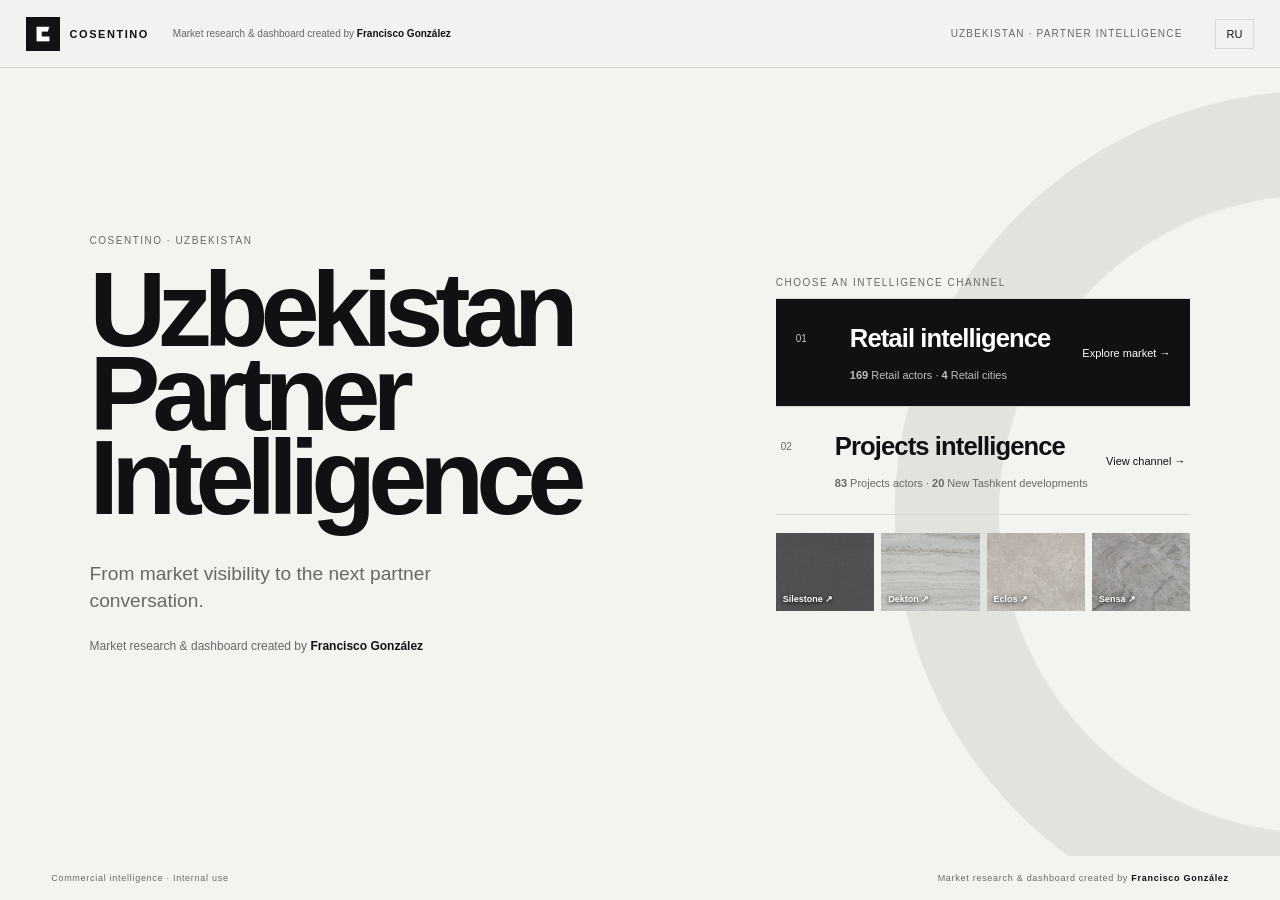
==== commit ce67ad93: "feat: improve Uzbekistan positioning map and branding" ====
--- a/UZ_partner_intelligence_new/index_R_P.html
+++ b/UZ_partner_intelligence_new/index_R_P.html
@@ -14,7 +14,7 @@
 
 <header class="cover-header">
   <a class="brand-wordmark" href="https://www.cosentino.com/" target="_blank" rel="noopener" aria-label="Visit Cosentino">
-    <span class="brand-mark" aria-hidden="true">C</span><b>COSENTINO</b>
+    <span class="brand-mark logo-asset"><img src="assets/cosentino-corporate-reference.png" alt="Cosentino"></span><b>COSENTINO</b>
   </a>
   <p id="brand-authorship" class="top-ownership"></p>
   <p class="cover-market">Uzbekistan · Partner Intelligence</p>
--- a/UZ_partner_intelligence_new/base.css
+++ b/UZ_partner_intelligence_new/base.css
@@ -50,8 +50,12 @@
 @media(prefers-reduced-motion:no-preference){.cover-copy{animation:enter .8s cubic-bezier(.2,.8,.2,1) both}.cover-choice{animation:enter .8s .12s cubic-bezier(.2,.8,.2,1) both}@keyframes enter{from{opacity:0;transform:translateY(24px)}}.brand-tile img{transition:transform .3s ease}}
 @media(prefers-reduced-motion:reduce){*,*::before,*::after{scroll-behavior:auto!important;animation:none!important;transition:none!important}}
 
+/* Shared positioning map contract: four action zones, legible axes, typology shapes. */
+.map-legend{display:grid;grid-template-columns:repeat(2,minmax(0,auto));gap:6px 14px;max-width:560px;text-align:left;align-items:center}.map-legend strong{grid-column:1/-1;color:var(--ink);font-size:10px;text-transform:uppercase;letter-spacing:.1em}.map-legend span{display:flex;align-items:center;gap:6px;margin:0!important;white-space:nowrap}.legend-shape{display:inline-block;width:12px;height:12px;background:var(--ink);flex:0 0 auto}.legend-triangle{clip-path:polygon(50% 0,100% 100%,0 100%)}.legend-square{border-radius:2px}.legend-diamond{transform:rotate(45deg);width:10px;height:10px}.legend-dot{display:inline-block;width:8px;height:8px;border-radius:50%;background:var(--priority-low)}.legend-dot.high{background:var(--priority-high)}.legend-dot.medium{background:var(--priority-medium)}.legend-dot.low{background:var(--priority-low)}#map-svg-wrap{height:540px;margin-top:18px;background:var(--panel);border:1px solid var(--line);overflow:auto}#map-svg-wrap svg{min-width:640px}.map-zone{stroke:none}.map-zone-develop{fill:rgba(39,128,93,.09)}.map-zone-priority{fill:rgba(39,128,93,.14)}.map-zone-monitor{fill:rgba(113,128,135,.07)}.map-zone-qualify{fill:rgba(189,123,43,.09)}.map-splitline{stroke:var(--line);stroke-width:1}.map-zone-label{fill:var(--muted);font-size:10px;font-weight:700;letter-spacing:.06em}.map-axis-title{fill:var(--signal);font-size:10px;font-weight:700;letter-spacing:.04em}.map-axis-end{fill:var(--muted);font-size:9px}.map-dot{stroke:var(--panel);stroke-width:2}.map-point:hover .map-dot,.map-point.is-selected .map-dot{stroke:var(--ink);stroke-width:3}.map-note{max-width:760px}
+
 /* Project developments use aligned selectors because each source value is long
    and must remain legible without creating a wall of chips. */
 .dev-filters{display:grid;grid-template-columns:repeat(4,minmax(0,1fr));gap:10px;padding:18px 0}
 .dev-select{min-width:0}.dev-select span{display:block;margin-bottom:7px;color:var(--muted);font-size:9px;text-transform:uppercase;letter-spacing:.1em}.dev-select select{width:100%;height:42px;border:1px solid var(--line);border-radius:0;background:var(--control);padding:0 10px;text-overflow:ellipsis}
+.developments-active .filters-bar{display:none}.developments-active .workspace-shell{grid-template-columns:minmax(0,1fr)}
 @media(max-width:760px){.dev-filters{grid-template-columns:1fr}}
